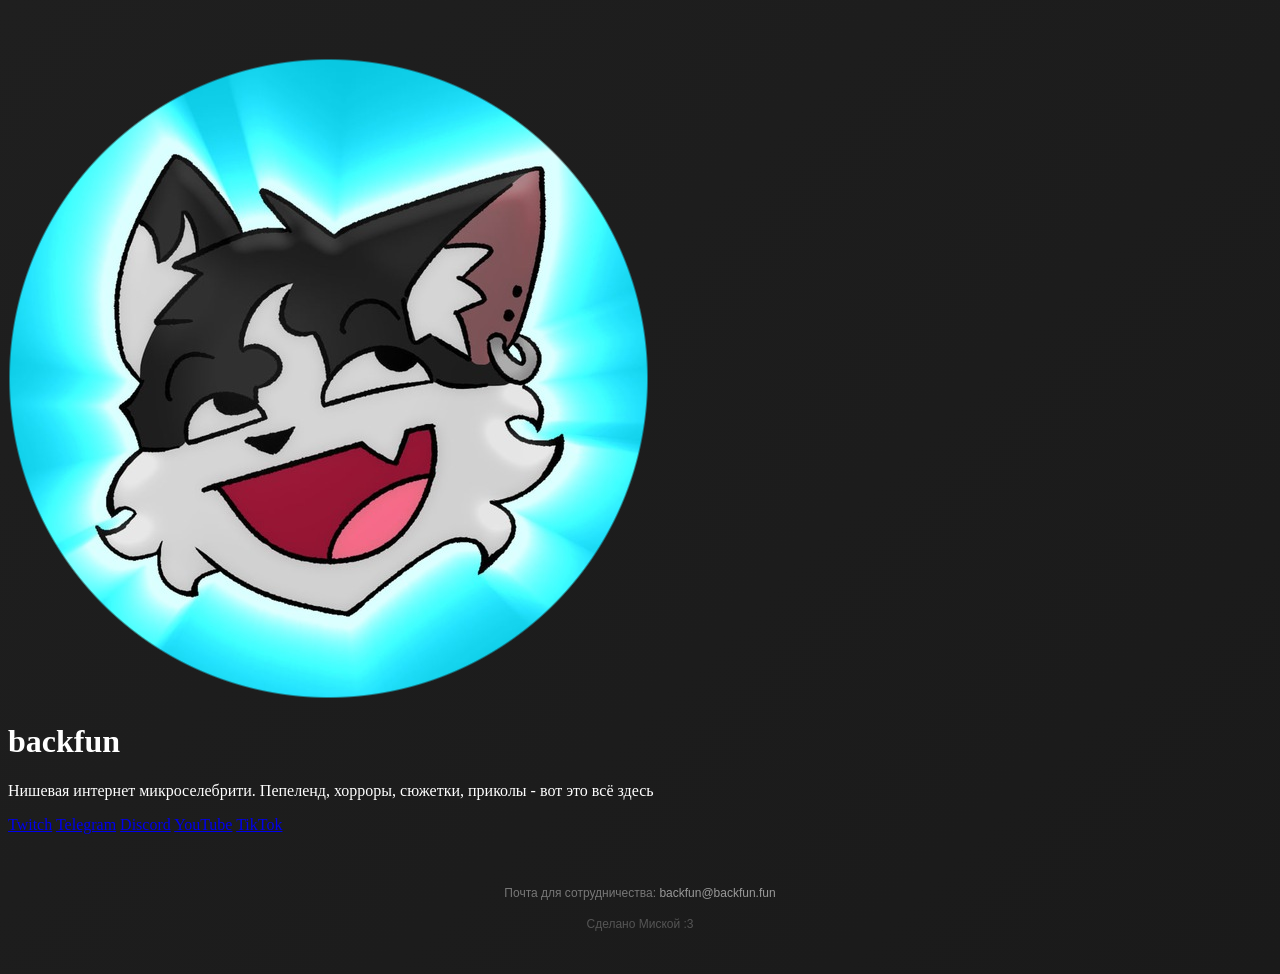
==== index.html @ dd27fca9 "Update index.html" ====
<!DOCTYPE html>
<html class="theme-dark" lang="ru">
<head>
    <meta charset="utf-8">
    <meta name="viewport" content="width=device-width, initial-scale=1">
    <title>backfun</title>
    <link rel="icon" type="image/png" href="images/avatar.png">

    <meta property="og:type" content="website">
    <meta property="og:title" content="backfun">
    <meta property="og:description" content="Нишевая интернет микроселебрити. Пепеленд, хорроры, сюжетки, приколы — вот это всё здесь.">
    <meta property="og:url" content="https://backfun.fun/">
    <meta property="og:image" content="https://backfun.fun/images/avatar.png">

    <meta name="description" content="Нишевая интернет микроселебрити.">

    <link rel="stylesheet" href="css/reset.css">
    <link rel="stylesheet" href="css/style.css">
    <link rel="stylesheet" href="css/brands.css">
    <style>
        body { background: linear-gradient(135deg, #1f1f1f 0%, #1a1a1a 100%); color: #fff; }
        .container { padding-top: 50px; }
    </style>
</head>
    
<body>
    <div class="container">
        <div class="column">
            <img class="avatar avatar--rounded" src="images/avatar.png" alt="backfun">
            <h1>backfun</h1>
            <p>
                Нишевая интернет микроселебрити. Пепеленд, хорроры, сюжетки, приколы - вот это всё здесь
            </p>

            <div class="button-stack" role="navigation">
                <a class="button button-twitch" href="https://www.twitch.tv/backfun" target="_blank" rel="noopener">Twitch</a>
                
                <a class="button button-telegram" href="https://t.me/backfun_twitch" target="_blank" rel="noopener">Telegram</a>
                
                <a class="button button-discord" href="https://discord.gg/VkGhhpuHwF" target="_blank" rel="noopener">Discord</a>

                <a class="button button-yt-alt" href="https://youtube.com/@mrbackfun?si=z7VRpJxRGETtIh2Q" target="_blank" rel="noopener">YouTube</a>

                <a class="button button-tiktok" href="https://www.tiktok.com/@backfun" target="_blank" rel="noopener">TikTok</a>
            </div>
        </div>
    </div>

    <footer style="text-align: center; margin-top: 50px; padding-bottom: 20px; font-family: sans-serif; font-size: 12px; color: #777; line-height: 1.6;">
        <p>Почта для сотрудничества: <a href="mailto:backfun@backfun.fun" style="color: #999; text-decoration: none;">backfun@backfun.fun</a></p>
        <p style="margin-top: 5px; color: #555;">Сделано Миской :3</p>
    </footer>
</body>
</html>
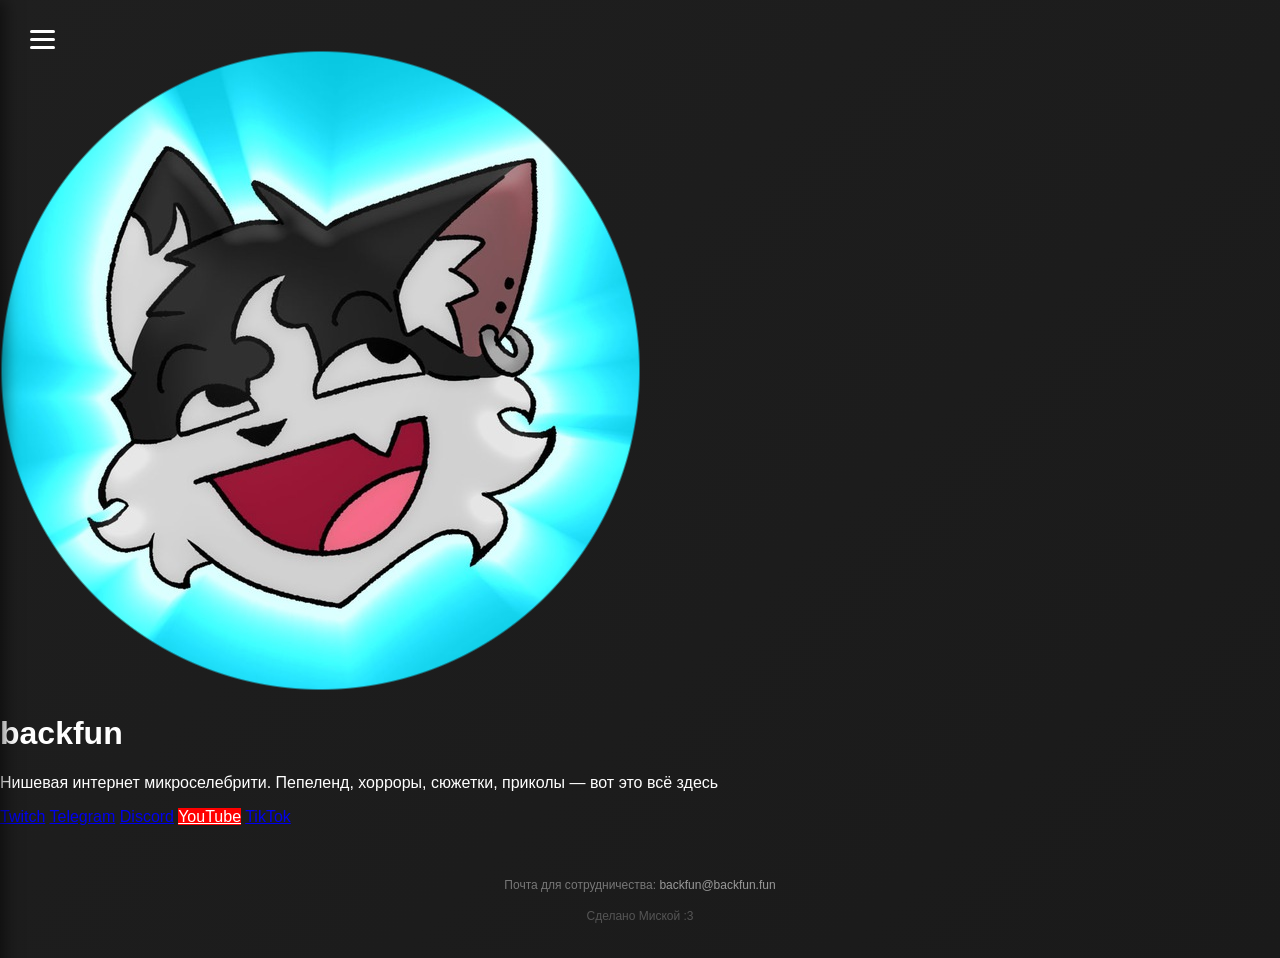
==== commit 1bba0cdb: "Update index.html" ====
--- a/index.html
+++ b/index.html
@@ -6,6 +6,7 @@
     <title>backfun</title>
     <link rel="icon" type="image/png" href="images/avatar.png">
 
+    <!-- Мета-теги для красивого превью (Open Graph) -->
     <meta property="og:type" content="website">
     <meta property="og:title" content="backfun">
     <meta property="og:description" content="Нишевая интернет микроселебрити. Пепеленд, хорроры, сюжетки, приколы — вот это всё здесь.">
@@ -17,30 +18,70 @@
     <link rel="stylesheet" href="css/reset.css">
     <link rel="stylesheet" href="css/style.css">
     <link rel="stylesheet" href="css/brands.css">
+    
     <style>
-        body { background: linear-gradient(135deg, #1f1f1f 0%, #1a1a1a 100%); color: #fff; }
-        .container { padding-top: 50px; }
+        body { background: linear-gradient(135deg, #1f1f1f 0%, #1a1a1a 100%); color: #fff; font-family: sans-serif; overflow-x: hidden; margin: 0; }
+        .container { padding-top: 50px; transition: 0.3s; }
+
+        /* Бургер-иконка (три белые полоски) */
+        .menu-btn { position: fixed; top: 20px; left: 20px; z-index: 1000; cursor: pointer; display: flex; flex-direction: column; gap: 5px; padding: 10px; }
+        .menu-btn span { display: block; width: 25px; height: 3px; background: #fff; transition: 0.3s; border-radius: 2px; }
+
+        /* Боковое меню */
+        .side-menu { position: fixed; top: 0; left: -250px; width: 250px; height: 100%; background: #141414; z-index: 999; padding-top: 80px; transition: 0.3s; box-shadow: 5px 0 15px rgba(0,0,0,0.5); }
+        .side-menu.active { left: 0; }
+        .side-menu a { display: block; padding: 15px 25px; color: #888; text-decoration: none; font-size: 16px; transition: 0.2s; }
+        .side-menu a:hover { background: #1a1a1a; color: #fff; }
+        
+        /* Активная полоска в цвет Бекфана (голубой/синий) */
+        .side-menu a.active { color: #fff; border-left: 4px solid #00d4ff; background: #1a1a1a; }
+        
+        /* Заблокированный пункт (Вики) */
+        .side-menu a.disabled { color: #333; cursor: not-allowed; display: flex; align-items: center; gap: 8px; font-size: 15px; }
+        
+        /* Кнопки доната в самом низу (почти незаметные) */
+        .menu-footer { position: absolute; bottom: 20px; left: 0; width: 100%; border-top: 1px solid #1a1a1a; padding-top: 10px; }
+        .menu-footer a { padding: 8px 25px; color: #222 !important; font-size: 11px; background: none !important; border: none !important; text-transform: uppercase; letter-spacing: 1px; }
+        .menu-footer a:hover { color: #444 !important; }
+
+        /* Покраска кнопок */
+        .button-yt-alt { background-color: #ff0000 !important; color: #fff !important; }
     </style>
 </head>
-    
 <body>
+
+    <!-- Иконка меню -->
+    <div class="menu-btn" onclick="toggleMenu()">
+        <span></span>
+        <span></span>
+        <span></span>
+    </div>
+
+    <!-- Боковое меню -->
+    <div class="side-menu" id="sideMenu">
+        <a href="/" class="active">Ссылки</a>
+        <a href="/gartic">Гартик</a>
+        <a href="#" class="disabled">Вики &#128274;</a>
+        
+        <div class="menu-footer">
+            <a href="https://finance.ozon.ru/apps/sbp/ozonbankpay/019e6e75-7f4c-7222-8abb-44f6e8a676c6" target="_blank">Купить псыжа Миске</a>
+            <a href="https://www.donationalerts.com/r/backfun" target="_blank">Купить псыжа Бекфану</a>
+        </div>
+    </div>
+
     <div class="container">
         <div class="column">
             <img class="avatar avatar--rounded" src="images/avatar.png" alt="backfun">
             <h1>backfun</h1>
             <p>
-                Нишевая интернет микроселебрити. Пепеленд, хорроры, сюжетки, приколы - вот это всё здесь
+                Нишевая интернет микроселебрити. Пепеленд, хорроры, сюжетки, приколы — вот это всё здесь
             </p>
 
             <div class="button-stack" role="navigation">
                 <a class="button button-twitch" href="https://www.twitch.tv/backfun" target="_blank" rel="noopener">Twitch</a>
-                
                 <a class="button button-telegram" href="https://t.me/backfun_twitch" target="_blank" rel="noopener">Telegram</a>
-                
-                <a class="button button-discord" href="https://discord.gg/VkGhhpuHwF" target="_blank" rel="noopener">Discord</a>
-
+                <a class="button button-discord" href="https://discord.gg/baGGhTHg" target="_blank" rel="noopener">Discord</a>
                 <a class="button button-yt-alt" href="https://youtube.com/@mrbackfun?si=z7VRpJxRGETtIh2Q" target="_blank" rel="noopener">YouTube</a>
-
                 <a class="button button-tiktok" href="https://www.tiktok.com/@backfun" target="_blank" rel="noopener">TikTok</a>
             </div>
         </div>
@@ -50,6 +91,20 @@
         <p>Почта для сотрудничества: <a href="mailto:backfun@backfun.fun" style="color: #999; text-decoration: none;">backfun@backfun.fun</a></p>
         <p style="margin-top: 5px; color: #555;">Сделано Миской :3</p>
     </footer>
+
+    <script>
+        function toggleMenu() {
+            document.getElementById('sideMenu').classList.toggle('active');
+        }
+
+        // Закрывать меню при клике вне его
+        document.addEventListener('click', function(event) {
+            var menu = document.getElementById('sideMenu');
+            var btn = document.querySelector('.menu-btn');
+            if (!menu.contains(event.target) && !btn.contains(event.target)) {
+                menu.classList.remove('active');
+            }
+        });
+    </script>
 </body>
 </html>
-
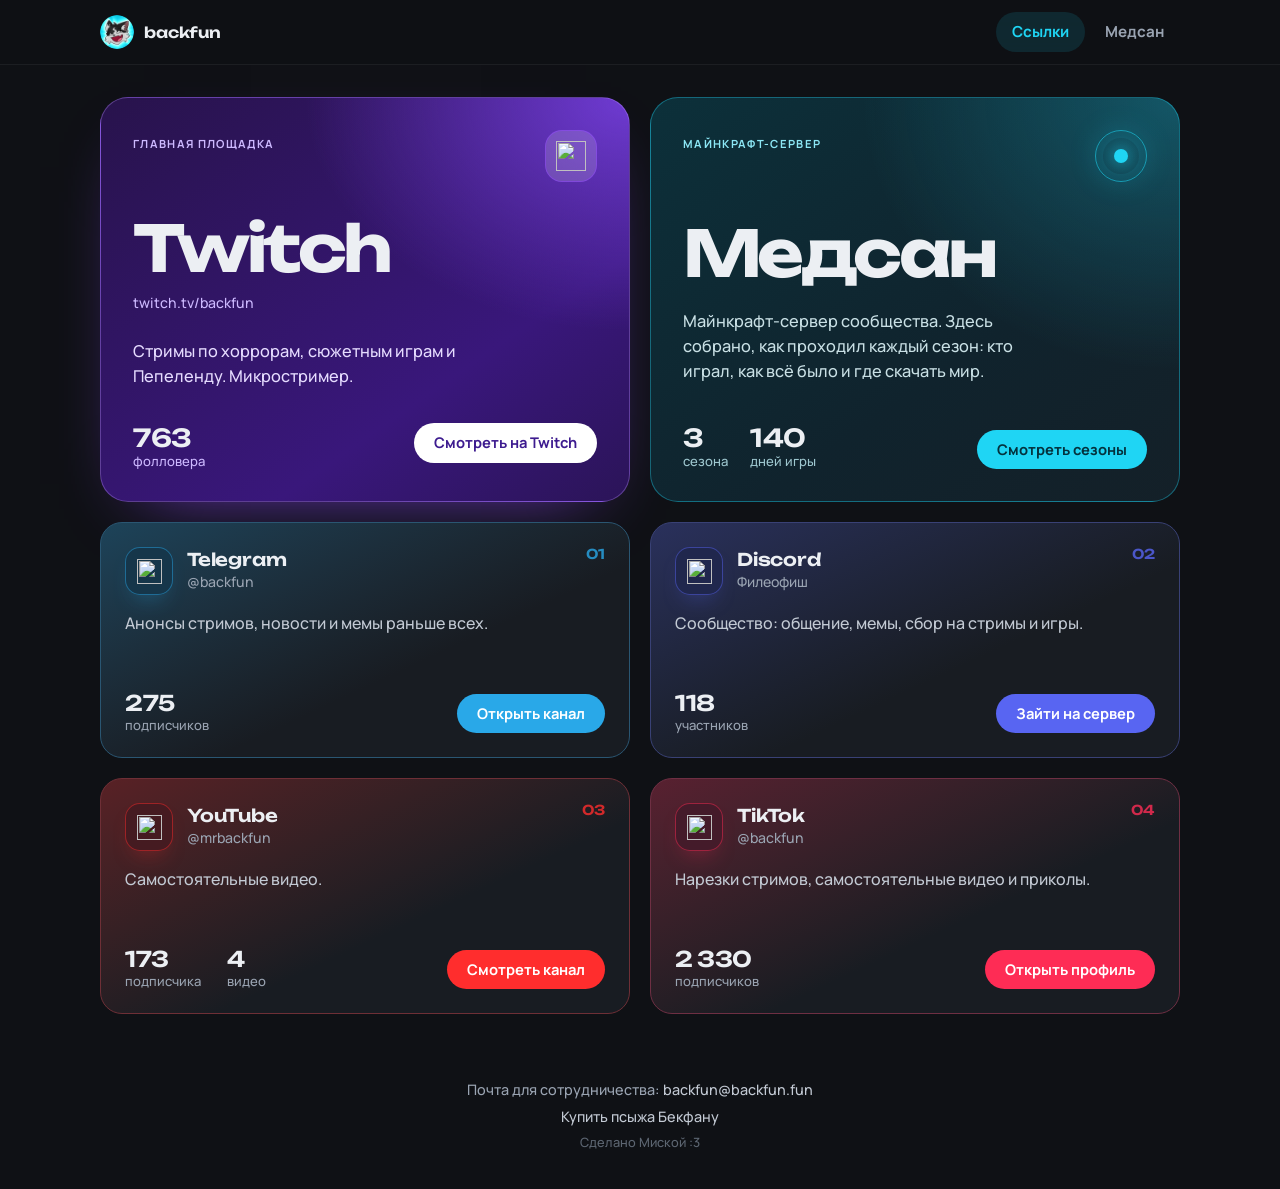
==== commit bdafce43: "Add files via upload" ====
--- a/index.html
+++ b/index.html
@@ -1,110 +1,27 @@
-<!DOCTYPE html>
-<html class="theme-dark" lang="ru">
-<head>
-    <meta charset="utf-8">
-    <meta name="viewport" content="width=device-width, initial-scale=1">
-    <title>backfun</title>
-    <link rel="icon" type="image/png" href="images/avatar.png">
-
-    <!-- Мета-теги для красивого превью (Open Graph) -->
-    <meta property="og:type" content="website">
-    <meta property="og:title" content="backfun">
-    <meta property="og:description" content="Нишевая интернет микроселебрити. Пепеленд, хорроры, сюжетки, приколы — вот это всё здесь.">
-    <meta property="og:url" content="https://backfun.fun/">
-    <meta property="og:image" content="https://backfun.fun/images/avatar.png">
-
-    <meta name="description" content="Нишевая интернет микроселебрити.">
-
-    <link rel="stylesheet" href="css/reset.css">
-    <link rel="stylesheet" href="css/style.css">
-    <link rel="stylesheet" href="css/brands.css">
-    
-    <style>
-        body { background: linear-gradient(135deg, #1f1f1f 0%, #1a1a1a 100%); color: #fff; font-family: sans-serif; overflow-x: hidden; margin: 0; }
-        .container { padding-top: 50px; transition: 0.3s; }
-
-        /* Бургер-иконка (три белые полоски) */
-        .menu-btn { position: fixed; top: 20px; left: 20px; z-index: 1000; cursor: pointer; display: flex; flex-direction: column; gap: 5px; padding: 10px; }
-        .menu-btn span { display: block; width: 25px; height: 3px; background: #fff; transition: 0.3s; border-radius: 2px; }
-
-        /* Боковое меню */
-        .side-menu { position: fixed; top: 0; left: -250px; width: 250px; height: 100%; background: #141414; z-index: 999; padding-top: 80px; transition: 0.3s; box-shadow: 5px 0 15px rgba(0,0,0,0.5); }
-        .side-menu.active { left: 0; }
-        .side-menu a { display: block; padding: 15px 25px; color: #888; text-decoration: none; font-size: 16px; transition: 0.2s; }
-        .side-menu a:hover { background: #1a1a1a; color: #fff; }
-        
-        /* Активная полоска в цвет Бекфана (голубой/синий) */
-        .side-menu a.active { color: #fff; border-left: 4px solid #00d4ff; background: #1a1a1a; }
-        
-        /* Заблокированный пункт (Вики) */
-        .side-menu a.disabled { color: #333; cursor: not-allowed; display: flex; align-items: center; gap: 8px; font-size: 15px; }
-        
-        /* Кнопки доната в самом низу (почти незаметные) */
-        .menu-footer { position: absolute; bottom: 20px; left: 0; width: 100%; border-top: 1px solid #1a1a1a; padding-top: 10px; }
-        .menu-footer a { padding: 8px 25px; color: #222 !important; font-size: 11px; background: none !important; border: none !important; text-transform: uppercase; letter-spacing: 1px; }
-        .menu-footer a:hover { color: #444 !important; }
-
-        /* Покраска кнопок */
-        .button-yt-alt { background-color: #ff0000 !important; color: #fff !important; }
-    </style>
+<!DOCTYPE html><html lang="ru"><head>
+<meta charset="utf-8">
+<meta name="viewport" content="width=device-width, initial-scale=1">
+<title>backfun</title>
+<meta name="description" content="Нишевая интернет микроселебрити. Пепеленд, хорроры, сюжетки, приколы — вот это всё здесь.">
+<meta property="og:type" content="website">
+<meta property="og:title" content="backfun">
+<meta property="og:description" content="Нишевая интернет микроселебрити. Пепеленд, хорроры, сюжетки, приколы — вот это всё здесь.">
+<meta property="og:image" content="https://backfun.fun/images/avatar.png">
+<meta name="theme-color" content="#0f1115">
+<link rel="icon" type="image/png" href="/images/avatar.png">
+<link rel="preconnect" href="https://fonts.googleapis.com">
+<link rel="preconnect" href="https://fonts.gstatic.com" crossorigin>
+<link href="https://fonts.googleapis.com/css2?family=Manrope:wght@500;600;700&family=Unbounded:wght@500;600;700&display=swap" rel="stylesheet">
+<link rel="stylesheet" href="/css/site.css?v=6">
 </head>
-<body>
-
-    <!-- Иконка меню -->
-    <div class="menu-btn" onclick="toggleMenu()">
-        <span></span>
-        <span></span>
-        <span></span>
-    </div>
-
-    <!-- Боковое меню -->
-    <div class="side-menu" id="sideMenu">
-        <a href="/" class="active">Ссылки</a>
-        <a href="/gartic">Гартик</a>
-        <a href="#" class="disabled">Вики &#128274;</a>
-        
-        <div class="menu-footer">
-            <a href="https://finance.ozon.ru/apps/sbp/ozonbankpay/019e6e75-7f4c-7222-8abb-44f6e8a676c6" target="_blank">Купить псыжа Миске</a>
-            <a href="https://www.donationalerts.com/r/backfun" target="_blank">Купить псыжа Бекфану</a>
-        </div>
-    </div>
-
-    <div class="container">
-        <div class="column">
-            <img class="avatar avatar--rounded" src="images/avatar.png" alt="backfun">
-            <h1>backfun</h1>
-            <p>
-                Нишевая интернет микроселебрити. Пепеленд, хорроры, сюжетки, приколы — вот это всё здесь
-            </p>
-
-            <div class="button-stack" role="navigation">
-                <a class="button button-twitch" href="https://www.twitch.tv/backfun" target="_blank" rel="noopener">Twitch</a>
-                <a class="button button-telegram" href="https://t.me/backfun_twitch" target="_blank" rel="noopener">Telegram</a>
-                <a class="button button-discord" href="https://discord.gg/baGGhTHg" target="_blank" rel="noopener">Discord</a>
-                <a class="button button-yt-alt" href="https://youtube.com/@mrbackfun?si=z7VRpJxRGETtIh2Q" target="_blank" rel="noopener">YouTube</a>
-                <a class="button button-tiktok" href="https://www.tiktok.com/@backfun" target="_blank" rel="noopener">TikTok</a>
-            </div>
-        </div>
-    </div>
-
-    <footer style="text-align: center; margin-top: 50px; padding-bottom: 20px; font-family: sans-serif; font-size: 12px; color: #777; line-height: 1.6;">
-        <p>Почта для сотрудничества: <a href="mailto:backfun@backfun.fun" style="color: #999; text-decoration: none;">backfun@backfun.fun</a></p>
-        <p style="margin-top: 5px; color: #555;">Сделано Миской :3</p>
-    </footer>
-
-    <script>
-        function toggleMenu() {
-            document.getElementById('sideMenu').classList.toggle('active');
-        }
-
-        // Закрывать меню при клике вне его
-        document.addEventListener('click', function(event) {
-            var menu = document.getElementById('sideMenu');
-            var btn = document.querySelector('.menu-btn');
-            if (!menu.contains(event.target) && !btn.contains(event.target)) {
-                menu.classList.remove('active');
-            }
-        });
-    </script>
-</body>
-</html>
+<body data-page="home">
+<header id="site-header"></header>
+<main>
+  <h1 class="sr-only">backfun</h1>
+  <section class="wrap cards" id="cards" aria-label="Соцсети и сервер"></section>
+</main>
+<footer id="site-footer"></footer>
+<script src="/js/data.js?v=9"></script>
+<script src="/js/common.js"></script>
+<script src="/js/home.js?v=7"></script>
+</body></html>
--- a/css/site.css
+++ b/css/site.css
@@ -0,0 +1,380 @@
+/* ============ Основа ============ */
+:root {
+  --bg: #0f1115;
+  --surface: #181c22;
+  --surface-2: #1f242c;
+  --line: #2a303a;
+  --text: #eceff3;
+  --muted: #9aa4b2;
+  --cyan: #1fd5f4;
+  --cyan-deep: #0c8fb2;
+  --font-display: 'Unbounded', 'Manrope', system-ui, sans-serif;
+  --font-body: 'Manrope', system-ui, -apple-system, 'Segoe UI', Roboto, sans-serif;
+  --ease: cubic-bezier(.2, .8, .2, 1);
+}
+
+*, *::before, *::after { box-sizing: border-box; margin: 0; }
+html { color-scheme: dark; scroll-behavior: smooth; }
+body {
+  min-height: 100vh;
+  display: flex;
+  flex-direction: column;
+  background: var(--bg);
+  color: var(--text);
+  font: 500 16px/1.6 var(--font-body);
+  -webkit-font-smoothing: antialiased;
+}
+main { flex: 1; }
+img { display: block; max-width: 100%; }
+a { color: inherit; text-decoration: none; }
+ul, ol { padding: 0; list-style: none; }
+button { font: inherit; color: inherit; cursor: pointer; }
+:focus { outline: none; }
+.kbd :focus-visible { outline: 2px solid var(--cyan); outline-offset: 3px; border-radius: 8px; }
+html { -webkit-tap-highlight-color: transparent; }
+
+.wrap { width: min(1080px, 100% - 40px); margin-inline: auto; }
+.muted { color: var(--muted); }
+.small { font-size: .85rem; }
+
+/* единственная постановка при загрузке: элементы выезжают по очереди */
+.enter { animation: enter .7s var(--ease) backwards; animation-delay: calc(var(--i, 0) * 90ms + 120ms); }
+@keyframes enter { from { opacity: 0; transform: translateY(16px); } }
+
+/* ============ Шапка и подвал ============ */
+.topbar {
+  position: sticky; top: 0; z-index: 20;
+  background: rgba(15, 17, 21, .78);
+  -webkit-backdrop-filter: blur(14px); backdrop-filter: blur(14px);
+  border-bottom: 1px solid rgba(255, 255, 255, .06);
+}
+.topbar__in { display: flex; align-items: center; justify-content: space-between; height: 64px; }
+.brand { display: flex; align-items: center; gap: 10px; font: 600 15px var(--font-display); letter-spacing: -.01em; }
+.brand img { width: 34px; height: 34px; border-radius: 50%; }
+.topbar nav { display: flex; gap: 4px; }
+.topbar nav a {
+  padding: 8px 16px; border-radius: 999px; color: var(--muted); font-weight: 700; font-size: .95rem;
+  transition: color .2s, background .2s;
+}
+@media (hover: hover) and (pointer: fine) { .topbar nav a:hover { color: var(--text); background: var(--surface-2); } }
+.topbar nav a[aria-current="page"] { color: var(--cyan); background: rgba(31, 213, 244, .12); }
+
+.footer { padding: 56px 0 36px; text-align: center; color: var(--muted); font-size: .9rem; }
+.footer p + p { margin-top: 4px; }
+.footer a { color: #c3cad4; transition: color .2s; }
+@media (hover: hover) and (pointer: fine) { .footer a:hover { color: var(--cyan); } }
+.footer__made { color: #5d6672; font-size: .8rem; }
+
+.sr-only { position: absolute; width: 1px; height: 1px; overflow: hidden; clip: rect(0 0 0 0); white-space: nowrap; }
+
+/* ============ Карточки ============ */
+.cards { display: grid; gap: 20px; padding: 32px 0 8px; }
+.features { display: grid; gap: 20px; }
+.grid { display: grid; gap: 20px; grid-template-columns: 1fr; }
+@media (min-width: 700px) { .grid { grid-template-columns: 1fr 1fr; } }
+@media (min-width: 860px) { .features { grid-template-columns: repeat(2, minmax(0, 1fr)); } }
+
+.who { display: flex; align-items: center; gap: 14px; }
+.who h2, .who h3 { font: 600 1.1rem/1.2 var(--font-display); letter-spacing: -.01em; }
+.handle { color: var(--muted); font-size: .88rem; word-break: break-all; }
+.desc { color: #c3cad4; }
+
+.platform-mark {
+  display: grid; place-items: center; flex: none; width: 48px; height: 48px;
+  border-radius: 15px; background: color-mix(in srgb, var(--brand, #9146ff) 22%, #10161e);
+  border: 1px solid color-mix(in srgb, var(--brand, #9146ff) 48%, transparent);
+  box-shadow: 0 12px 26px -16px var(--brand, #9146ff);
+}
+.platform-mark img { width: 25px; height: 25px; object-fit: contain; }
+.platform-mark--lg { width: 54px; height: 54px; background: rgba(255, 255, 255, .16); box-shadow: none; }
+.platform-mark--lg img { width: 30px; height: 30px; }
+.card__kicker { display: block; margin-bottom: 5px; font-size: .7rem; font-weight: 700; letter-spacing: .12em; text-transform: uppercase; color: #cdb9ff; }
+
+.stats { display: flex; flex-wrap: wrap; gap: 8px 26px; }
+.stats li { display: flex; flex-direction: column; line-height: 1.25; }
+.stats b { font: 600 1.35rem/1.2 var(--font-display); letter-spacing: -.02em; }
+.stats span { color: var(--muted); font-size: .82rem; }
+.stats--row { margin-top: 28px; }
+
+.pill, .btn {
+  display: inline-flex; align-items: center; justify-content: center; gap: 8px;
+  padding: 11px 20px; border-radius: 999px; font-weight: 700; font-size: .92rem; line-height: 1.2;
+  border: 0; transition: transform .2s var(--ease), background .2s, box-shadow .2s;
+}
+.btn--light { background: #fff; color: #3d1b8f; align-self: flex-start; }
+@media (hover: hover) and (pointer: fine) { .btn--light:hover { transform: scale(1.05); box-shadow: 0 10px 30px -8px rgba(0, 0, 0, .5); } }
+.btn--cyan { background: var(--cyan); color: #04323d; }
+@media (hover: hover) and (pointer: fine) { .btn--cyan:hover { transform: scale(1.03); box-shadow: 0 12px 30px -10px rgba(31, 213, 244, .7); } }
+.btn--disabled { background: var(--surface-2); color: var(--muted); cursor: not-allowed; }
+.btn--block { display: flex; width: 100%; padding: 14px 20px; }
+
+/* --- Twitch (плеер появляется только во время стрима) --- */
+.twitch {
+  position: relative; display: flex; flex-direction: column; min-width: 0; overflow: hidden; border-radius: 28px;
+  background: radial-gradient(85% 80% at 100% 0%, #6f3bd2 0%, transparent 72%), linear-gradient(145deg, #28134c, #39177b 68%, #2b1458);
+  border: 1px solid rgba(183, 139, 255, .36);
+  box-shadow: 0 26px 70px -44px rgba(145, 70, 255, .9);
+  transition: transform .3s var(--ease), box-shadow .3s;
+}
+@media (hover: hover) and (pointer: fine) { .twitch:hover { transform: translateY(-3px); box-shadow: 0 32px 78px -42px rgba(145, 70, 255, .9); } }
+@media (hover: hover) and (pointer: fine) { .twitch--live:hover { transform: none; } }
+.twitch__media { position: relative; aspect-ratio: 16 / 9; background: #170a38; }
+.twitch__media iframe { position: absolute; inset: 0; width: 100%; height: 100%; border: 0; }
+.twitch__body, .madsun-card { min-height: 390px; }
+.twitch__body { position: relative; display: flex; flex: 1; flex-direction: column; padding: 32px; }
+.feature__top { display: flex; align-items: flex-start; justify-content: space-between; gap: 16px; }
+.feature__top .card__kicker { margin-top: 5px; }
+.twitch__main, .madsun-card__main { margin-block: auto; padding-block: 34px; }
+.twitch h2, .madsun-card h2 { font: 700 clamp(2.8rem, 5vw, 4.2rem)/1 var(--font-display); letter-spacing: -.055em; }
+.twitch .handle { margin-top: 12px; }
+.twitch .desc, .madsun-card .desc { margin-top: 24px; max-width: 36ch; font-size: 1.02rem; line-height: 1.55; }
+.feature__footer { display: flex; align-items: flex-end; justify-content: space-between; flex-wrap: wrap; gap: 20px; }
+.feature__footer .stats { gap: 8px 22px; }
+.feature__footer .stats b { font-size: 1.55rem; }
+.feature__footer .btn, .feature__footer .pill { flex: none; }
+.twitch .handle { color: #cdb9ff; }
+.twitch .desc { color: #e6dcff; }
+.twitch .stats span { color: #cdb9ff; }
+.twitch .platform-mark--lg { width: 52px; height: 52px; border-radius: 17px; }
+@media (min-width: 860px) {
+  .features:has(.twitch--live) .twitch { grid-column: 1 / -1; display: grid; grid-template-columns: 1.35fr 1fr; }
+  .features:has(.twitch--live) .madsun-card { grid-column: 1 / -1; min-height: 280px; }
+  .twitch--live .twitch__media { aspect-ratio: auto; min-height: 390px; }
+}
+
+.chip {
+  display: inline-flex; align-items: center; gap: 8px; align-self: flex-start;
+  padding: 6px 12px; border-radius: 999px; font-size: .8rem; font-weight: 700; line-height: 1.2;
+  background: rgba(15, 17, 21, .7); -webkit-backdrop-filter: blur(8px); backdrop-filter: blur(8px);
+}
+.chip--live { background: #e91916; color: #fff; }
+.chip i { width: 8px; height: 8px; border-radius: 50%; background: #fff; animation: pulse 1.6s ease-in-out infinite; }
+@keyframes pulse { 50% { opacity: .35; transform: scale(.8); } }
+
+/* --- Соцсети --- */
+.card {
+  position: relative; display: flex; flex-direction: column; gap: 16px;
+  min-height: 236px; padding: 24px; overflow: hidden;
+  border-radius: 22px;
+  background: linear-gradient(155deg, color-mix(in srgb, var(--brand) 28%, var(--surface)) 0%, var(--surface) 60%);
+  border: 1px solid color-mix(in srgb, var(--brand) 32%, var(--line));
+  transition: transform .3s var(--ease), box-shadow .3s, border-color .3s;
+}
+.card__index { position: absolute; top: 22px; right: 24px; color: var(--brand); font: 600 .85rem var(--font-display); opacity: .8; }
+.card .who { padding-right: 44px; }
+@media (hover: hover) and (pointer: fine) { .card:hover { transform: translateY(-3px); border-color: var(--brand); box-shadow: 0 18px 38px -26px color-mix(in srgb, var(--brand) 70%, transparent); } }
+.card__foot { display: flex; align-items: flex-end; justify-content: space-between; gap: 16px; margin-top: auto; }
+.card .pill { background: var(--brand); color: #fff; flex: none; }
+
+/* --- Большая карточка Медсана --- */
+.madsun-card {
+  position: relative; display: flex; flex-direction: column; min-width: 0; padding: 32px; overflow: hidden;
+  border-radius: 28px;
+  background:
+    radial-gradient(80% 90% at 100% 0%, rgba(31, 213, 244, .28), transparent 75%),
+    linear-gradient(145deg, #0c303a, #10232d 62%, #142028);
+  border: 1px solid rgba(31, 213, 244, .38);
+  transition: transform .3s var(--ease), box-shadow .3s, border-color .3s;
+}
+@media (hover: hover) and (pointer: fine) { .madsun-card:hover { transform: translateY(-3px); border-color: var(--cyan); box-shadow: 0 22px 48px -32px rgba(31, 213, 244, .6); } }
+.madsun-card .card__kicker { color: #8ce7f5; }
+.madsun-card .desc { color: #c9e0e5; }
+.madsun-card__sun { position: relative; flex: none; width: 52px; height: 52px; border: 1px solid rgba(31, 213, 244, .6); border-radius: 50%; box-shadow: inset 0 0 0 7px rgba(31, 213, 244, .08), 0 0 28px rgba(31, 213, 244, .18); }
+.madsun-card__sun::after { content: ''; position: absolute; inset: 18px; border-radius: 50%; background: var(--cyan); box-shadow: 0 0 18px var(--cyan); }
+.madsun-card .stats span { color: #9ec7cf; }
+.pill--cyan { background: var(--cyan); color: #04323d; }
+
+/* --- Обложка (градиент-заглушка + фото) --- */
+.cover {
+  position: relative; overflow: hidden; aspect-ratio: 16 / 10;
+  background:
+    radial-gradient(circle at 85% 15%, color-mix(in srgb, var(--a) 60%, transparent), transparent 60%),
+    linear-gradient(135deg, color-mix(in srgb, var(--a) 45%, #0c1117), color-mix(in srgb, var(--a) 18%, #0c1117));
+}
+.cover__num {
+  position: absolute; right: 14px; bottom: -14px; font: 700 7.5rem/1 var(--font-display);
+  color: rgba(255, 255, 255, .16); letter-spacing: -.05em; user-select: none;
+}
+.cover img { position: absolute; inset: 0; width: 100%; height: 100%; object-fit: cover; }
+
+/* ============ Внутренние страницы ============ */
+.page { padding: 40px 0 8px; }
+.lead { color: #c3cad4; font-size: 1.1rem; max-width: 56ch; }
+.intro h1 { font: 700 clamp(2.4rem, 7vw, 4rem)/1.05 var(--font-display); letter-spacing: -.035em; margin-bottom: 16px; }
+.seasons { display: grid; gap: 20px; margin-top: 44px; grid-template-columns: repeat(auto-fill, minmax(min(100%, 320px), 1fr)); }
+
+.season-card {
+  display: flex; flex-direction: column; overflow: hidden; border-radius: 22px;
+  background: var(--surface); border: 1px solid var(--line);
+  transition: transform .3s var(--ease), box-shadow .3s, border-color .3s;
+}
+@media (hover: hover) and (pointer: fine) { .season-card:hover { transform: translateY(-6px) scale(1.02); border-color: var(--a); box-shadow: 0 24px 50px -24px var(--a); } }
+.season-card .cover { transition: transform .6s var(--ease); }
+@media (hover: hover) and (pointer: fine) { .season-card:hover .cover { transform: scale(1.05); } }
+.season-card .cover { aspect-ratio: 16 / 9; }
+.season-card__body { position: relative; z-index: 1; display: flex; flex-direction: column; gap: 6px; padding: 20px 22px 24px; background: var(--surface); }
+.season-card__top { display: flex; align-items: center; justify-content: space-between; gap: 12px; }
+.season-card h2 { font: 600 1.3rem var(--font-display); letter-spacing: -.02em; }
+.season-card__dates { color: var(--muted); font-size: .88rem; }
+.season-card .stats { margin-top: 14px; }
+.season-card .chip { position: static; background: var(--surface-2); flex: none; }
+.season-card .chip--live { background: #e91916; }
+
+/* страница сезона */
+.crumbs { display: flex; align-items: center; gap: 6px; margin-bottom: 20px; color: var(--muted); font-weight: 700; font-size: .92rem; }
+@media (hover: hover) and (pointer: fine) { .crumbs a:hover { color: var(--cyan); } }
+.crumbs span { color: var(--text); }
+
+.banner { position: relative; overflow: hidden; border-radius: 28px; min-height: 280px; display: flex; align-items: flex-end; background: var(--surface); }
+.banner .cover { position: absolute; inset: 0; aspect-ratio: auto; }
+.banner .cover__num { font-size: 16rem; right: 28px; bottom: -40px; }
+.banner::after { content: ''; position: absolute; inset: 0; background: linear-gradient(180deg, transparent 20%, rgba(10, 13, 18, .85)); }
+.banner__text { position: relative; z-index: 2; padding: 28px; }
+.banner__text .chip { position: static; margin-bottom: 14px; background: rgba(0, 0, 0, .45); border: 1px solid rgba(255, 255, 255, .2); }
+.banner__text .chip--live { background: #e91916; border-color: transparent; }
+.banner h1 { font: 700 clamp(2.4rem, 7vw, 4.2rem)/1.05 var(--font-display); letter-spacing: -.035em; }
+.banner p { color: #d4dae2; margin-top: 8px; font-size: 1.1rem; }
+@media (min-width: 820px) { .banner { min-height: 360px; } .banner__text { padding: 40px; } }
+
+.season-layout { display: grid; gap: 28px; margin-top: 24px; }
+.season-layout .content { order: -1; }
+@media (min-width: 900px) {
+  .season-layout { grid-template-columns: 300px 1fr; align-items: start; gap: 40px; }
+  .season-layout .content { order: 0; }
+  .side { position: sticky; top: 88px; }
+}
+.side { display: flex; flex-direction: column; gap: 16px; }
+.facts { border-radius: 20px; background: var(--surface); border: 1px solid var(--line); padding: 8px 20px; }
+.facts div { display: flex; justify-content: space-between; gap: 12px; padding: 12px 0; }
+.facts div + div { border-top: 1px solid var(--line); }
+.facts dt { color: var(--muted); font-size: .9rem; }
+.facts dd { margin: 0; font-weight: 700; text-align: right; font-size: .95rem; }
+.download { display: flex; flex-direction: column; gap: 8px; text-align: center; }
+
+.players { border-radius: 20px; background: var(--surface); border: 1px solid var(--line); overflow: hidden; }
+.players summary {
+  display: flex; align-items: center; gap: 10px; padding: 16px 20px; cursor: pointer; font-weight: 700; list-style: none;
+  transition: background .2s;
+}
+.players summary::-webkit-details-marker { display: none; }
+@media (hover: hover) and (pointer: fine) { .players summary:hover { background: var(--surface-2); } }
+.players .count { margin-left: auto; padding: 2px 10px; border-radius: 999px; background: rgba(31, 213, 244, .14); color: var(--cyan); font-size: .85rem; }
+.players__chev { transition: transform .25s var(--ease); color: var(--muted); }
+.players[open] .players__chev { transform: rotate(180deg); }
+.players ul { display: flex; flex-wrap: wrap; gap: 8px; padding: 4px 16px 18px; animation: enter .35s var(--ease); }
+.players li a { display: inline-flex; align-items: center; gap: 8px; padding: 5px 12px 5px 6px; border-radius: 999px; background: var(--surface-2); font-size: .9rem; font-weight: 600; transition: background .2s, transform .2s var(--ease); }
+@media (hover: hover) and (pointer: fine) { .players li a:hover { background: var(--a); color: #06161b; transform: scale(1.05); } }
+.players li img { width: 26px; height: 26px; border-radius: 6px; image-rendering: pixelated; }
+
+.content { display: flex; flex-direction: column; gap: 44px; min-width: 0; }
+.content h2 { font: 600 1.5rem var(--font-display); letter-spacing: -.02em; margin-bottom: 16px; }
+.content p { color: #c9d0da; max-width: 68ch; }
+.content p + p { margin-top: 14px; }
+
+.gallery { display: grid; gap: 12px; grid-template-columns: repeat(auto-fill, minmax(min(100%, 200px), 1fr)); }
+.shot {
+  position: relative; padding: 0; aspect-ratio: 16 / 10; overflow: hidden; border-radius: 16px; border: 1px solid var(--line);
+  background: linear-gradient(135deg, color-mix(in srgb, var(--a) 30%, #11151b), #11151b);
+  transition: transform .3s var(--ease), border-color .3s;
+}
+@media (hover: hover) and (pointer: fine) { .shot:hover { transform: scale(1.03); border-color: var(--a); } }
+.shot img { position: absolute; inset: 0; width: 100%; height: 100%; object-fit: cover; }
+
+.lightbox { width: min(920px, 94vw); max-height: 90vh; padding: 0; border: 1px solid var(--line); border-radius: 20px; background: var(--surface); color: var(--text); overflow: hidden; }
+.lightbox::backdrop { background: rgba(6, 8, 11, .82); -webkit-backdrop-filter: blur(4px); backdrop-filter: blur(4px); }
+.lightbox img { width: 100%; max-height: 74vh; object-fit: contain; background: #000; }
+.lightbox__bar { display: flex; align-items: center; justify-content: space-between; padding: 10px 14px; color: var(--muted); font-weight: 700; }
+.lightbox__bar button { display: grid; place-items: center; width: 40px; height: 40px; border: 0; border-radius: 50%; background: var(--surface-2); }
+@media (hover: hover) and (pointer: fine) { .lightbox__bar button:hover { background: var(--line); } }
+.lightbox__close { position: absolute; right: 12px; top: 12px; width: 38px; height: 38px; border: 0; border-radius: 50%; background: rgba(15, 17, 21, .8); font-size: 1.5rem; line-height: 1; }
+
+.pager { display: flex; justify-content: space-between; gap: 16px; margin-top: 56px; }
+.pager a {
+  display: flex; align-items: center; gap: 12px; padding: 14px 22px; border-radius: 18px;
+  background: var(--surface); border: 1px solid var(--line); font-weight: 700;
+  transition: transform .25s var(--ease), border-color .25s;
+}
+@media (hover: hover) and (pointer: fine) { .pager a:hover { transform: scale(1.03); border-color: var(--cyan); } }
+.pager small { display: block; color: var(--muted); font-weight: 600; font-size: .78rem; }
+.pager__copy { min-width: 0; line-height: 1.3; }
+.pager__copy strong { display: block; font-weight: 700; }
+.pager__icon { display: grid; flex: none; place-items: center; }
+.pager__next { margin-left: auto; justify-content: flex-end; text-align: right; }
+
+
+/* --- Вкладки сезона --- */
+.tabs { display: flex; flex-wrap: wrap; gap: 8px; margin-top: 22px; }
+.tab {
+  flex: none; min-height: 44px; padding: 10px 18px; border-radius: 999px; border: 1px solid var(--line);
+  background: var(--surface); color: var(--muted); font-weight: 700;
+  transition: color .2s, border-color .2s, background .25s;
+}
+@media (hover: hover) and (pointer: fine) { .tab:hover { color: var(--text); border-color: var(--a); } }
+.tab[aria-selected="true"] { background: var(--a); border-color: var(--a); color: #06161b; }
+@media (max-width: 520px) {
+  .tab { padding-inline: 12px; font-size: .9rem; }
+  .tabs:has(> .tab:nth-child(4)) { display: grid; grid-template-columns: repeat(2, minmax(0, 1fr)); }
+  .tabs:has(> .tab:nth-child(4)) .tab { width: 100%; }
+}
+.panel { animation: season-panel-in .42s var(--ease) both; }
+@keyframes season-panel-in { from { opacity: 0; transform: translateY(10px); } }
+.panel[hidden] { display: none; }
+.empty { color: var(--muted); }
+
+/* --- Скачивание --- */
+.dl {
+  display: flex; flex-wrap: wrap; align-items: center; justify-content: space-between; gap: 16px;
+  padding: 20px 22px; border-radius: 20px; background: var(--surface); border: 1px solid var(--line);
+}
+.dl + .dl { margin-top: 12px; }
+.dl h3 { font: 600 1.05rem var(--font-display); letter-spacing: -.01em; }
+.dl p { color: var(--muted); font-size: .9rem; margin-top: 2px; }
+.btn--accent { background: var(--a); color: #06161b; }
+@media (hover: hover) and (pointer: fine) { .btn--accent:hover { transform: scale(1.05); box-shadow: 0 12px 30px -10px var(--a); } }
+
+/* --- Видео финала (файл) --- */
+.video { position: relative; aspect-ratio: 16 / 9; overflow: hidden; border-radius: 20px; background: #000; }
+.video video { position: absolute; inset: 0; width: 100%; height: 100%; background: #000; }
+.video iframe { position: absolute; inset: 0; width: 100%; height: 100%; border: 0; }
+.video__link { margin-top: 12px; }
+.video__link a { color: var(--cyan); font-weight: 700; }
+
+/* --- «Однажды...» --- */
+.season-card--tg { border-style: dashed; border-color: rgba(41, 168, 232, .55); }
+.season-card--tg { grid-column: 1 / -1; }
+.season-card--tg .cover { aspect-ratio: 16 / 9; }
+.season-card--tg .season-card__body { justify-content: center; }
+@media (min-width: 720px) {
+  .season-card--tg { flex-direction: row; }
+  .season-card--tg .cover { flex: 0 0 38%; aspect-ratio: auto; min-height: 220px; }
+  .season-card--tg .season-card__body { padding: 28px 32px; }
+  .season-card--tg .muted { max-width: 46ch; }
+}
+.cover__tg {
+  position: absolute; left: 50%; top: 50%; width: 68px; height: 68px; margin: -34px 0 0 -34px;
+  display: grid; place-items: center; border-radius: 50%; background: #29a8e8; box-shadow: 0 12px 30px -8px rgba(41, 168, 232, .7);
+}
+.cover .cover__tg img { position: static; width: 32px; height: 32px; object-fit: contain; }
+.pill--tg { background: #29a8e8; color: #fff; align-self: flex-start; margin-top: 14px; }
+@media (hover: hover) and (pointer: fine) { .season-card--tg:hover .pill--tg { transform: scale(1.06); } }
+
+/* ============ Сенсорные экраны: эффект только пока палец нажат ============ */
+@media (hover: none) {
+  .card:active, .madsun-card:active, .season-card:active, .twitch:active { transform: scale(.98); }
+  .btn:active, .pill:active, .tab:active, .pager a:active, .shot:active { transform: scale(.96); }
+}
+
+/* ============ Мобильная версия ============ */
+@media (max-width: 520px) {
+  .twitch__body, .card, .madsun-card { padding: 22px; }
+  .card__foot { flex-wrap: wrap; }
+  .banner .cover__num { font-size: 11rem; }
+  .pager { flex-direction: column; gap: 10px; margin-top: 40px; }
+  .pager a { width: 100%; min-height: 68px; padding: 12px 18px; }
+  .pager__next { margin-left: 0; }
+}
+
+/* ============ Без анимаций, если так настроено в системе ============ */
+@media (prefers-reduced-motion: reduce) {
+  *, *::before, *::after { animation: none !important; transition: none !important; scroll-behavior: auto !important; }
+}
